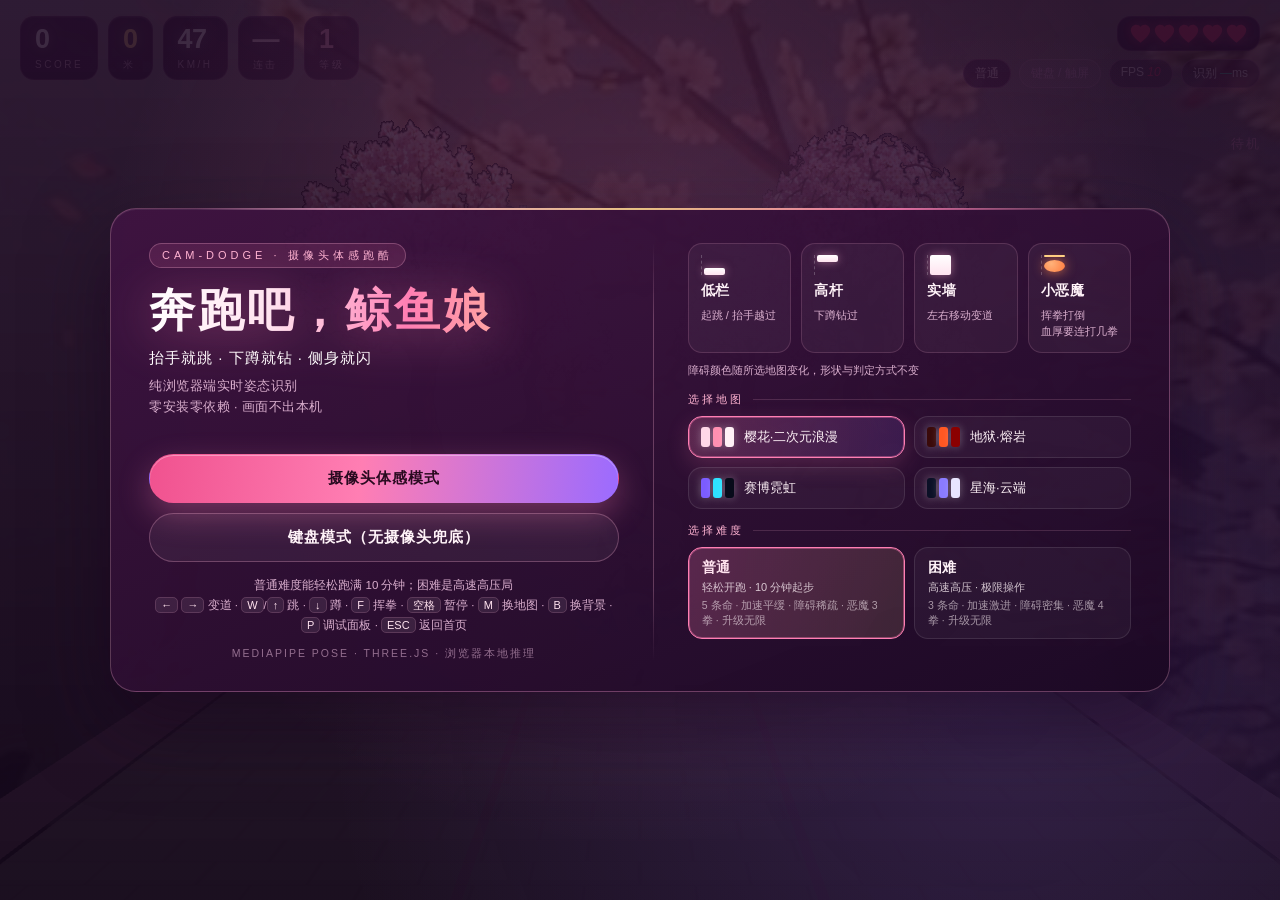
==== index.html @ 132b98b6 "奔跑吧，鲸鱼娘 · 摄像头体感跑酷（Cam-Dodge） 基于 Jamesun921/cam-run（MediaPipe Pose + Three.js）的二次创作： 三道躲避 + 计分闯关 + 小恶" ====
<!DOCTYPE html>
<html lang="zh-CN">
<head>
<meta charset="utf-8">
<meta name="viewport" content="width=device-width,initial-scale=1,maximum-scale=1,user-scalable=no">
<title>奔跑吧，鲸鱼娘 · 摄像头体感跑酷</title>
<link rel="stylesheet" href="./css/style.css">

<!-- 离线版：依赖全部指向本地 vendor/ 目录，断网也能跑 -->
<script type="importmap">
{
  "imports": {
    "three": "./vendor/three.module.js",
    "three/addons/": "./vendor/addons/",
    "@mediapipe/tasks-vision": "./vendor/vision_bundle.mjs"
  }
}
</script>
<script>
  // 未捕获异常：既浮出到 toast（现场排障），也存进 __err 缓冲。
  // 缓冲这一份是必要的：这段脚本在 <head> 里执行时 <body> 还没解析，
  // getElementById('toast') 拿到的是 null —— 只挂 toast 的话，
  // 模块加载阶段的异常会被静默吞掉，控制台没开就完全查不到。
  // 自动化测试（tools/headless-check.mjs）也靠这个缓冲拿页面内错误。
  window.__err = [];
  window.addEventListener('error', (e) => {
    const msg = String((e && (e.message || (e.error && e.error.message))) || e);
    window.__err.push(msg);
    const t = document.getElementById('toast');
    if (t) { t.textContent = '脚本错误: ' + msg; t.classList.add('show'); }
  });
  window.addEventListener('unhandledrejection', (e) => {
    const r = e.reason;
    const msg = 'unhandled: ' + ((r && r.message) ? r.message : String(r));
    window.__err.push(msg);
    const t = document.getElementById('toast');
    if (t) { t.textContent = '异步错误: ' + msg; t.classList.add('show'); }
  });
  const abs = (p) => new URL(p, location.href).href;
  window.CAMRUN_CONFIG = {
    mode: 'local',
    wasmBase: abs('./vendor/'),
    modelUrl: abs('./vendor/pose_landmarker_lite.task'),
    // 快速模型认不出人时会现场切换到高精度模型（同目录，离线可用）
    modelUrlFull: abs('./vendor/pose_landmarker_full.task'),
  };
</script>
</head>
<body>

<div id="app">
  <!-- 3D 场景 -->
  <div id="stage"></div>

  <!-- 顶部 HUD -->
  <div id="hud">
    <div class="hud-left">
      <div class="metric"><b id="score">0</b><span>SCORE</span></div>
      <div class="metric dist"><b id="dist">0</b><span>米</span></div>
      <div class="metric"><b id="speed">0</b><span>KM/H</span></div>
      <div class="metric combo"><b id="combo">—</b><span>连击</span></div>
      <div class="metric lvlm"><b id="level">1</b><span>等级</span></div>
    </div>
    <div class="hud-right">
      <div id="lives" class="lives"></div>
      <div class="row">
        <span id="diff" class="pill">普通</span>
        <span id="mode" class="pill">—</span>
        <span class="pill ghost">FPS <i id="fps">0</i></span>
        <span class="pill ghost">识别 <i id="ai-ms">—</i>ms</span>
      </div>
      <div id="punch-hint" class="punch-hint">挥拳！</div>
      <div id="gesture" class="gesture">待机</div>
    </div>
  </div>

  <!-- 摄像头面板 -->
  <div id="cam-panel">
    <div class="cam-head">
      <span>实时姿态识别</span>
      <button id="btn-debug" class="mini">调试</button>
    </div>
    <div class="cam-wrap">
      <video id="video" playsinline muted></video>
      <canvas id="overlay"></canvas>
    </div>
    <div id="debug"></div>
    <div class="cam-foot">依赖：<span id="dep-info">—</span> · 画面不出本机</div>
  </div>

  <!-- 触屏控制（移动端/平板演示） -->
  <div id="touchpad">
    <button id="tb-left" class="tb">◀</button>
    <button id="tb-duck" class="tb">↓</button>
    <button id="tb-jump" class="tb">▲</button>
    <button id="tb-right" class="tb">▶</button>
  </div>

  <!-- 开始屏 -->
  <div id="screen-start" class="screen show">
    <div class="petals" aria-hidden="true"><i></i><i></i><i></i><i></i><i></i><i></i><i></i><i></i><i></i><i></i><i></i><i></i></div>
    <div class="panel start-split">
      <!-- 左栏：品牌与入口 -->
      <div class="start-left">
        <div class="brand">
          <div class="brand-kicker">CAM-DODGE · 摄像头体感跑酷</div>
          <h1 class="zh">奔跑吧，<em>鲸鱼娘</em></h1>
          <p class="tagline">抬手就跳 · 下蹲就钻 · 侧身就闪</p>
          <p class="lead">纯浏览器端实时姿态识别<br>零安装零依赖 · 画面不出本机</p>
        </div>
        <div class="btns start-btns">
          <button id="btn-pose" class="primary">摄像头体感模式</button>
          <button id="btn-keyboard" class="ghost">键盘模式（无摄像头兜底）</button>
        </div>
        <p id="start-hint" class="hint">普通难度能轻松跑满 10 分钟；困难是高速高压局<br>
          <kbd>←</kbd> <kbd>→</kbd> 变道 · <kbd>W</kbd>/<kbd>↑</kbd> 跳 · <kbd>↓</kbd> 蹲 · <kbd>F</kbd> 挥拳 · <kbd>空格</kbd> 暂停 · <kbd>M</kbd> 换地图 · <kbd>B</kbd> 换背景 · <kbd>P</kbd> 调试面板 · <kbd>ESC</kbd> 返回首页</p>
        <p class="tech-line">MEDIAPIPE POSE · THREE.JS · 浏览器本地推理</p>
      </div>

      <!-- 分隔线 -->
      <div class="start-divider" aria-hidden="true"></div>

      <!-- 右栏：玩法与配置 -->
      <div class="start-right">
        <div class="rules">
          <div class="rule"><i class="sw low"></i><b>低栏</b><span>起跳 / 抬手越过</span></div>
          <div class="rule"><i class="sw high"></i><b>高杆</b><span>下蹲钻过</span></div>
          <div class="rule"><i class="sw wall"></i><b>实墙</b><span>左右移动变道</span></div>
          <div class="rule"><i class="sw mob"></i><b>小恶魔</b><span>挥拳打倒<br>血厚要连打几拳</span></div>
        </div>
        <p class="rules-note">障碍颜色随所选地图变化，形状与判定方式不变</p>

        <div class="map-label">选择地图</div>
        <div id="theme-picker" class="theme-picker"></div>

        <div class="map-label">选择难度</div>
        <div id="mode-picker" class="mode-picker"></div>
      </div>
    </div>
  </div>

  <!-- 标定屏 -->
  <div id="screen-calib" class="screen">
    <div class="petals" aria-hidden="true"><i></i><i></i><i></i><i></i><i></i><i></i><i></i><i></i><i></i><i></i><i></i><i></i></div>
    <div class="panel slim">
      <h2>姿态标定</h2>
      <p id="calib-text" class="sub">请站直、正对摄像头</p>
      <div class="bar"><div id="calib-bar"></div></div>
      <div id="cam-diag" class="cam-diag"></div>
      <div class="btns slim-btns">
        <button id="btn-skip-calib" class="ghost">跳过标定，直接开跑</button>
      </div>
      <p class="hint">站位建议：距摄像头 1.5–2.5 米，全身入镜效果最佳；<br>空间受限时只露上半身也能玩（自动切换半身模式）。</p>
    </div>
  </div>

  <!-- 结束屏 -->
  <div id="screen-over" class="screen">
    <div class="petals" aria-hidden="true"><i></i><i></i><i></i><i></i><i></i><i></i><i></i><i></i><i></i><i></i><i></i><i></i></div>
    <div class="panel">
      <div class="brand" style="margin-bottom:16px">
        <div class="brand-kicker">RUN COMPLETE</div>
        <h2>这一趟到此为止</h2>
      </div>
      <div id="over-stats" class="stats"></div>
      <div class="btns row2">
        <button id="btn-restart" class="primary">再来一局</button>
        <button id="btn-back" class="ghost">返回首页</button>
      </div>
    </div>
  </div>

  <div id="toast"></div>

  <!-- 暂停遮罩（空格触发）-->
  <div id="pause-layer">
    <div class="pause-box">
      <div class="pause-icon">❙❙</div>
      <h2>已暂停</h2>
      <p>空格 继续 · B 换背景 · M 换地图 · ESC 返回首页</p>
    </div>
  </div>
</div>

<script type="module" src="./js/main.js"></script>
</body>
</html>
---- css/style.css ----
/* Cam-Dodge UI —— 樱粉二次元浪漫主题
 *
 * 设计约束（和之前的霓虹版一样，这三条不能破）：
 *   1. HUD 是压在 3D 场景之上的 —— 场景会从樱花粉切到地狱熔岩，
 *      所以面板一律走"深色玫瑰玻璃 + 半透明模糊"，任何背景下都读得清；
 *      粉色只做点缀与发光，绝不做大面积浅色底（否则地狱图瞬间瞎）。
 *   2. 所有 id / 状态类都由 js/ui.js 与 js/main.js 驱动，改样式不能改契约。
 *   3. 现场要投屏/录像，字号与对比度按"最后一排也看得清"来定。
 */

:root {
  /* —— 樱粉主色 —— */
  --sakura: #ffb3d2;
  --rose: #ff7eb3;
  --rose-deep: #f0528f;
  --blossom: #ffe3ef;
  --gold: #ffd98a;
  --gold-deep: #e5a94f;
  --violet: #9b6bff;
  --cyan: #6fe6ff;

  /* —— 深色底（玻璃）—— */
  --plum: #2a1030;
  --plum-2: #1a0a20;
  --glass: rgba(45, 18, 52, 0.62);
  --glass-strong: rgba(38, 14, 46, 0.86);
  --line: rgba(255, 179, 210, 0.28);
  --line-soft: rgba(255, 179, 210, 0.16);

  --fg: #fff3f8;
  --dim: #d9aecd;
  --red: #ef476f;
  --green: #4ce0b3;
  --orange: #ffab5e;

  --r-lg: 22px;
  --r-md: 14px;
  --r-sm: 10px;
  --shadow-lg: 0 30px 80px rgba(24, 4, 30, 0.55);
  --glow-pink: 0 0 24px rgba(255, 126, 179, 0.45);
  --glow-gold: 0 0 22px rgba(255, 217, 138, 0.5);
}

* { box-sizing: border-box; }

html, body {
  margin: 0; padding: 0;
  height: 100%; overflow: hidden;
  background: var(--plum-2); color: var(--fg);
  font-family: -apple-system, "PingFang SC", "Hiragino Sans GB", "Microsoft YaHei", "Segoe UI", Roboto, sans-serif;
  -webkit-user-select: none; user-select: none;
  -webkit-font-smoothing: antialiased;
}

#app { position: fixed; inset: 0; }
#stage { position: absolute; inset: 0; }
#stage canvas { display: block; }

/* 通用：荧光描边分隔 / 标签 */
.eyebrow {
  font-size: 11px; letter-spacing: 3px; text-transform: uppercase;
  color: var(--sakura); opacity: .85;
}

/* ============================================================
   HUD —— 顶部作战信息条
   每个数值都装在独立的玻璃小格里：跑图背景千变万化，
   裸文字压在画面上一定会在某一张图里丢失可读性。
   ============================================================ */
#hud {
  position: absolute; top: 0; left: 0; right: 0;
  display: flex; justify-content: space-between; align-items: flex-start;
  gap: 16px;
  padding: 16px 20px; pointer-events: none;
}

.hud-left { display: flex; gap: 10px; flex-wrap: wrap; }
.hud-right { display: flex; flex-direction: column; align-items: flex-end; gap: 8px; }

.metric {
  display: flex; flex-direction: column; align-items: flex-start; line-height: 1.1;
  padding: 8px 14px 9px; border-radius: var(--r-md);
  /* 不用 backdrop-filter：无头/软件渲染下全屏模糊会把帧率拖垮（实测 3fps，
     连标定的超时兜底都被饿死）。对比度靠提高底色不透明度来保。 */
  background: rgba(40, 15, 48, .78);
  border: 1px solid var(--line-soft);
  box-shadow: inset 0 1px 0 rgba(255, 255, 255, .07);
}
.metric b {
  font-size: 27px; font-weight: 800; letter-spacing: -0.5px;
  font-variant-numeric: tabular-nums;
  color: #fff;
  text-shadow: 0 0 16px rgba(255, 179, 210, .55);
}
.metric span {
  font-size: 10px; color: var(--dim); letter-spacing: 2.5px; margin-top: 4px;
}
/* 距离：暖金，和"分数/等级"在颜色上分区 */
.metric.dist b { color: var(--gold); text-shadow: 0 0 16px rgba(255, 217, 138, .5); }
.metric.lvlm b { color: var(--sakura); text-shadow: var(--glow-pink); }
.metric.combo b { color: var(--blossom); }
#combo.hot { color: var(--gold); text-shadow: var(--glow-gold); }

/* 血量：红心 1 点 / 颗；攒满 9 点熔成 1 颗金心（换算见 ui.js 的 heartMarkup）。
   用 flex + wrap：等级不设上限，心会一直增多，要能自动换行。 */
.lives {
  font-size: 21px;
  display: flex; flex-wrap: wrap; justify-content: flex-end;
  gap: 3px; line-height: 1; max-width: 300px;
  padding: 7px 12px; border-radius: var(--r-md);
  background: rgba(40, 15, 48, .78);
  border: 1px solid var(--line-soft);
}
/* 心形是内联 SVG（不能用字符 ♥ —— Windows 上会被 Segoe UI Emoji 彩色字形接管，
   渐变和 color 全部失效，金心永远显示成 emoji 红）。 */
.lives svg { width: 1em; height: 0.92em; display: block; overflow: visible; }
.lives .on {
  color: var(--red);
  filter: drop-shadow(0 0 6px rgba(239, 71, 111, .7));
}
.lives .off { color: rgba(217, 174, 205, .22); }
.lives .gold.on {
  filter: drop-shadow(0 0 5px rgba(255, 217, 138, .7))
          drop-shadow(0 1px 0 rgba(96, 58, 0, .5));
}
.lives .gold.off { filter: none; }
.lives .xcount {
  font-size: 16px; letter-spacing: 1px; align-self: center;
  background: linear-gradient(180deg, #fffbe8 0%, #ffcf3f 60%, #d99b16 100%);
  -webkit-background-clip: text; background-clip: text;
  -webkit-text-fill-color: transparent; color: #ffcf3f;
  filter: drop-shadow(0 0 5px rgba(255, 208, 92, .6));
}
.lives .xcount i { font-style: normal; font-size: 12px; color: var(--dim); -webkit-text-fill-color: var(--dim); }

/* 该挥拳了：先在"还有 0.45 秒进窗口"时弱亮「来了！」，
   真进窗口再换成强亮的「挥拳！」（两档的由来见 game.js 的 demonApproaching）。 */
.punch-hint {
  font-size: 15px; font-weight: 800; letter-spacing: 3px;
  padding: 6px 14px; border-radius: 999px;
  color: #4a1428; background: linear-gradient(92deg, var(--gold), var(--rose));
  opacity: 0; transform: scale(.9);
  box-shadow: 0 0 24px rgba(255, 126, 179, .55);
  transition: opacity .12s ease; pointer-events: none;
}
.punch-hint.show { opacity: 1; animation: punchPulse .48s ease-in-out infinite alternate; }
.punch-hint.soon {
  opacity: .72;
  color: #eafaff; background: rgba(111, 230, 255, .16);
  border: 1px solid rgba(111, 230, 255, .35);
  box-shadow: 0 0 18px rgba(111, 230, 255, .35);
  letter-spacing: 2px;
}
@keyframes punchPulse {
  from { transform: scale(.95); }
  to   { transform: scale(1.06); }
}

.row { display: flex; gap: 8px; flex-wrap: wrap; justify-content: flex-end; }
.pill {
  font-size: 12px; padding: 5px 11px; border-radius: 999px;
  background: rgba(40, 15, 48, .78); border: 1px solid var(--line);
  color: var(--fg); white-space: nowrap;
}
.pill.ok { background: rgba(76, 224, 179, .16); border-color: rgba(76, 224, 179, .45); color: var(--green); }
.pill.warn { background: rgba(255, 171, 94, .16); border-color: rgba(255, 171, 94, .45); color: var(--orange); }
.pill.kb { background: rgba(217, 174, 205, .12); border-color: rgba(217, 174, 205, .32); color: var(--dim); }
.pill.ghost { background: rgba(45, 18, 52, .42); }
#fps.good, #ai-ms.good { color: var(--green); }
#fps.warn, #ai-ms.warn { color: var(--orange); }
#fps.bad, #ai-ms.bad { color: var(--red); }

.gesture {
  font-size: 13px; color: var(--sakura); letter-spacing: 1.5px;
  min-height: 18px; text-shadow: 0 0 14px rgba(255, 179, 210, .55);
}

/* ============================================================
   摄像头面板
   ============================================================ */
#cam-panel {
  position: absolute; left: 20px; bottom: 20px; width: 272px;
  background: rgba(36, 13, 44, .92); border: 1px solid var(--line); border-radius: 18px;
  box-shadow: var(--shadow-lg), inset 0 1px 0 rgba(255, 255, 255, .06);
  overflow: hidden; display: none;
}
#cam-panel.show { display: block; animation: cardIn .26s ease-out; }
@keyframes cardIn { from { opacity: 0; transform: translateY(10px); } to { opacity: 1; transform: none; } }

.cam-head {
  display: flex; justify-content: space-between; align-items: center;
  padding: 9px 13px; font-size: 12px; color: var(--sakura);
  border-bottom: 1px solid var(--line-soft);
  letter-spacing: 1px;
}
.cam-wrap { position: relative; width: 100%; aspect-ratio: 4 / 3; background: #150517; }
#video, #overlay { position: absolute; inset: 0; width: 100%; height: 100%; }
#video { object-fit: cover; transform: scaleX(-1); }  /* 镜像，符合照镜子直觉 */
#overlay { transform: scaleX(-1); }
.cam-foot { padding: 7px 13px; font-size: 11px; color: var(--dim); }

button.mini {
  background: rgba(255, 126, 179, .16); border: 1px solid var(--line);
  color: var(--fg); border-radius: 8px; font-size: 11px; padding: 3px 9px; cursor: pointer;
  transition: background .15s, transform .12s;
}
button.mini:hover { background: rgba(255, 126, 179, .28); transform: translateY(-1px); }

#debug {
  display: none; padding: 9px 13px; font-size: 11px; line-height: 1.65;
  font-family: ui-monospace, Menlo, Consolas, monospace;
  border-top: 1px solid var(--line-soft); color: var(--dim);
  max-height: 190px; overflow: auto;
}
#debug.show { display: block; }
#debug div { display: flex; justify-content: space-between; gap: 10px; }
#debug i { font-style: normal; opacity: .7; }
#debug b { color: var(--cyan); font-weight: 600; }

/* ============================================================
   全屏面板（开始 / 标定 / 结算）
   ============================================================ */
/* 居中用子元素的 margin:auto 而不是 align-items:center ——
   flex 居中在\"内容高过容器\"时会把顶部裁掉，而且**滚不上去**（经典 flex overflow 陷阱）。
   margin:auto 既能居中，又能在放不下时自动退化为顶对齐 + 可滚动，内容永远看得到。 */
.screen {
  position: absolute; inset: 0; display: none;
  align-items: flex-start; justify-content: center;
  padding: 24px; overflow: auto;
  background:
    radial-gradient(circle at 50% 34%, rgba(255, 126, 179, .18), transparent 62%),
    radial-gradient(circle at 78% 78%, rgba(155, 107, 255, .16), transparent 55%),
    linear-gradient(180deg, rgba(30, 8, 36, .86), rgba(16, 4, 22, .95));
}
.screen > * { margin: auto; flex: 0 0 auto; }   /* 居中且不压缩，超高时自动顶对齐可滚动 */
.screen.show { display: flex; animation: screenIn .26s ease-out; }
@keyframes screenIn { from { opacity: 0; } to { opacity: 1; } }

/* 飘落的樱花瓣：只在全屏面板可见时才存在 ——
   游戏进行中 .screen 是 display:none，动画不会消耗任何帧。 */
.petals { position: absolute; inset: 0; overflow: hidden; pointer-events: none; }
.petals i {
  position: absolute; top: -6vh; width: 12px; height: 12px; opacity: 0;
  /* 不加 box-shadow：软件渲染下每片一层阴影 ×12 片常驻动画，会持续吃合成预算 */
  background: radial-gradient(circle at 30% 30%, #fff0f6, var(--sakura) 62%, rgba(255, 126, 179, .2));
  border-radius: 100% 0 100% 0;
  animation: petalFall linear infinite;
}
@keyframes petalFall {
  0%   { transform: translate3d(0, -8vh, 0) rotate(0deg); opacity: 0; }
  8%   { opacity: .85; }
  100% { transform: translate3d(6vw, 112vh, 0) rotate(420deg); opacity: 0; }
}
.petals i:nth-child(1)  { left: 6%;  animation-duration: 13s; animation-delay: 0s;    transform: scale(.8); }
.petals i:nth-child(2)  { left: 14%; animation-duration: 17s; animation-delay: 2.4s;  transform: scale(1.1); }
.petals i:nth-child(3)  { left: 23%; animation-duration: 15s; animation-delay: 5.1s;  transform: scale(.65); }
.petals i:nth-child(4)  { left: 32%; animation-duration: 19s; animation-delay: 1.2s;  transform: scale(.95); }
.petals i:nth-child(5)  { left: 44%; animation-duration: 14s; animation-delay: 7.4s;  transform: scale(.75); }
.petals i:nth-child(6)  { left: 55%; animation-duration: 18s; animation-delay: 3.3s;  transform: scale(1.05); }
.petals i:nth-child(7)  { left: 64%; animation-duration: 16s; animation-delay: 6.2s;  transform: scale(.7); }
.petals i:nth-child(8)  { left: 73%; animation-duration: 20s; animation-delay: .6s;   transform: scale(1); }
.petals i:nth-child(9)  { left: 82%; animation-duration: 15s; animation-delay: 8.8s;  transform: scale(.85); }
.petals i:nth-child(10) { left: 90%; animation-duration: 18s; animation-delay: 4.5s;  transform: scale(.6); }
.petals i:nth-child(11) { left: 96%; animation-duration: 21s; animation-delay: 9.6s;  transform: scale(.9); }
.petals i:nth-child(12) { left: 38%; animation-duration: 22s; animation-delay: 11s;   transform: scale(.55); }
@media (prefers-reduced-motion: reduce) { .petals { display: none; } }

.panel {
  position: relative;
  width: min(700px, 94vw); padding: 30px 34px 26px;
  background: linear-gradient(158deg, rgba(64, 20, 66, .92), rgba(28, 9, 36, .95));
  border: 1px solid var(--line); border-radius: 26px;
  box-shadow: var(--shadow-lg), inset 0 1px 0 rgba(255, 255, 255, .07);
  animation: panelIn .32s cubic-bezier(.2, .9, .3, 1.1);
}
@keyframes panelIn { from { opacity: 0; transform: translateY(16px) scale(.98); } to { opacity: 1; transform: none; } }
/* 顶部一道粉→金的高光，把"浪漫感"做在最不影响可读性的位置 */
.panel::before {
  content: ''; position: absolute; left: 8%; right: 8%; top: -1px; height: 2px;
  background: linear-gradient(90deg, transparent, var(--sakura) 22%, var(--gold) 50%, var(--rose) 78%, transparent);
  border-radius: 2px; opacity: .85;
}
.panel.slim { width: min(430px, 92vw); text-align: center; }

/* ---------- 开始屏双栏布局 ----------
   左栏品牌 + 入口按钮，右栏玩法卡 + 地图/难度选择 —— 一屏放下不滚动，
   1080p 投影时左右信息分区清楚，比"一根长条从头滚到尾"更像游戏主界面。 */
.panel.start-split {
  width: min(1060px, 95vw);
  display: grid;
  grid-template-columns: 1.06fr auto 1fr;
  gap: 0 34px;
  align-items: stretch;
  padding: 34px 38px 30px;
}
.start-left { display: flex; flex-direction: column; min-width: 0; }
.start-left .brand { text-align: left; margin-bottom: 18px; }
.start-left h1 { font-size: 56px; margin: 14px 0 8px; }
/* 中文主标题：字号比英文小、字距收紧，否则 7 个汉字在 56px 下会顶满左栏 */
.start-left h1.zh {
  font-size: 46px; letter-spacing: 3px; line-height: 1.24; margin: 14px 0 10px;
}
h1.zh { font-size: 46px; letter-spacing: 3px; line-height: 1.24; }
h1.zh em { font-style: normal; }
.start-left .lead { line-height: 1.7; }
.start-btns { margin-top: auto; padding-top: 18px; }   /* 按钮压到底部对齐右栏 */
.start-divider {
  width: 1px; border-radius: 1px;
  background: linear-gradient(180deg, transparent, var(--line) 18%, var(--line) 82%, transparent);
}
.start-right { display: flex; flex-direction: column; min-width: 0; }
.start-right .rules { margin-bottom: 10px; }
.start-right .rules-note { margin: 0 0 14px; text-align: left; }
.start-right .theme-picker { margin-bottom: 14px; }
.start-right .mode-picker { margin-bottom: 0; }
/* 窄屏回退单栏：顺序=品牌→按钮→玩法→配置
   注意矮屏（高度不足）**不**折单栏 —— 高度不够时更该利用横向空间，双栏反而更矮；见下方 700px 档。 */
@media (max-width: 900px) {
  .panel.start-split { grid-template-columns: 1fr; gap: 18px 0; padding: 28px 26px 24px; }
  .start-divider { width: auto; height: 1px; }
  .start-left .brand { text-align: center; }
  .start-left h1 { font-size: 40px; }
  .start-left h1.zh { font-size: 34px; letter-spacing: 2px; }
  .start-left .lead br { display: none; }
  .start-btns { margin-top: 0; }
  .start-right .rules-note { text-align: center; }
}

/* 品牌区 */
.brand { text-align: center; margin-bottom: 22px; }
.brand-kicker {
  display: inline-flex; align-items: center; gap: 8px;
  font-size: 11px; letter-spacing: 4px; color: var(--sakura);
  padding: 4px 12px; border-radius: 999px;
  border: 1px solid var(--line); background: rgba(255, 126, 179, .12);
}
h1 {
  margin: 12px 0 6px; font-size: 52px; letter-spacing: 3px; font-weight: 900; line-height: 1.05;
  background: linear-gradient(96deg, #fff 0%, var(--blossom) 26%, var(--rose) 55%, var(--gold) 100%);
  -webkit-background-clip: text; background-clip: text; color: transparent;
  filter: drop-shadow(0 6px 26px rgba(255, 126, 179, .45));
}
.tagline { margin: 0 0 8px; font-size: 15px; color: #fff; letter-spacing: 1px; }
.tagline b { color: var(--gold); font-weight: 700; }
.lead { margin: 0; font-size: 12.5px; color: var(--dim); letter-spacing: .5px; }

h2 {
  margin: 0 0 12px; font-size: 27px; font-weight: 800; letter-spacing: 2px;
  background: linear-gradient(94deg, #fff, var(--sakura) 45%, var(--gold));
  -webkit-background-clip: text; background-clip: text; color: transparent;
}
.panel.slim h2 { text-align: center; }
.sub { margin: 0 0 22px; color: var(--dim); font-size: 14px; line-height: 1.7; }

/* 玩法速览：四张小卡（低栏 / 高杆 / 实墙 / 小恶魔）
   横排比竖排省一半高度 —— 1080p 投影时不用滚动就能读完。 */
.rules { display: grid; grid-template-columns: repeat(4, 1fr); gap: 10px; margin-bottom: 20px; }
.rule {
  display: flex; flex-direction: column; align-items: flex-start; gap: 7px;
  padding: 11px 12px 12px; border-radius: var(--r-md);
  background: rgba(255, 255, 255, .045);
  border: 1px solid var(--line-soft);
  transition: transform .14s ease, border-color .14s ease, background .14s ease;
}
.rule:hover { transform: translateY(-2px); border-color: var(--line); background: rgba(255, 126, 179, .1); }
.rule b { font-size: 13.5px; letter-spacing: .5px; }
.rule span { color: var(--dim); font-size: 11px; line-height: 1.5; }
.rules-note { margin: -8px 0 16px; font-size: 11px; color: var(--dim); text-align: center; }

/* 用"高度形状"表达障碍类型，不依赖具体配色（配色随地图变化） */
.sw {
  width: 24px; height: 20px; display: inline-block; position: relative; flex: none;
  border-left: 1px dashed rgba(255, 255, 255, .22);
}
.sw::after {
  content: ''; position: absolute; left: 2px; right: 0;
  background: linear-gradient(180deg, #fff, var(--blossom)); border-radius: 2px;
  box-shadow: 0 0 8px rgba(255, 179, 210, .5);
}
.sw.low::after  { bottom: 0;  height: 7px; }
.sw.high::after { top: 0;     height: 7px; }
.sw.wall::after { top: 0; bottom: 0; }
/* 小恶魔：发光圆身 + 头顶血条，形状上就和三类路障区分开 */
.sw.mob::after {
  top: 5px; bottom: 3px; border-radius: 50%;
  background: radial-gradient(circle at 35% 30%, #ffb27a, #ff7a3d);
  box-shadow: 0 0 12px rgba(255, 138, 77, .8);
}
.sw.mob::before {
  content: ''; position: absolute; left: 2px; right: 0; top: 0; height: 2px;
  background: var(--gold); border-radius: 1px;
}

/* ---------- 选择器（地图 / 难度） ---------- */
.map-label {
  font-size: 11px; letter-spacing: 3px; color: var(--sakura);
  margin: 0 0 9px; text-transform: uppercase;
  display: flex; align-items: center; gap: 9px;
}
.map-label::after { content: ''; flex: 1; height: 1px; background: var(--line-soft); }

.theme-picker { display: grid; grid-template-columns: repeat(2, 1fr); gap: 9px; margin-bottom: 18px; }
.theme-btn {
  display: flex; align-items: center; gap: 10px;
  padding: 10px 12px; border-radius: var(--r-md); cursor: pointer;
  background: rgba(255, 255, 255, .04);
  border: 1px solid rgba(255, 255, 255, .1);
  color: var(--fg); font-size: 13px; text-align: left;
  transition: border-color .15s, background .15s, transform .12s, box-shadow .15s;
}
.theme-btn:hover { background: rgba(255, 126, 179, .12); transform: translateY(-1px); }
.theme-btn.active {
  border-color: var(--rose);
  background: linear-gradient(100deg, rgba(255, 126, 179, .22), rgba(155, 107, 255, .14));
  box-shadow: 0 0 0 1px rgba(255, 126, 179, .4) inset, 0 8px 22px rgba(255, 126, 179, .18);
}
.theme-btn .swatches { display: flex; gap: 3px; flex: none; }
.theme-btn .swatches i {
  width: 9px; height: 20px; border-radius: 3px; display: block;
  box-shadow: 0 0 8px rgba(255, 255, 255, .3);
}
.theme-btn .tname { white-space: nowrap; overflow: hidden; text-overflow: ellipsis; }

.mode-picker { display: grid; grid-template-columns: repeat(2, 1fr); gap: 9px; margin-bottom: 20px; }
.mode-btn {
  display: flex; flex-direction: column; gap: 3px;
  padding: 11px 13px; border-radius: var(--r-md); cursor: pointer;
  background: rgba(255, 255, 255, .04);
  border: 1px solid rgba(255, 255, 255, .1);
  color: var(--fg); font-size: 13px; text-align: left;
  transition: border-color .15s, background .15s, transform .12s, box-shadow .15s;
}
.mode-btn:hover { background: rgba(255, 126, 179, .12); transform: translateY(-1px); }
.mode-btn b { font-size: 14px; letter-spacing: .6px; }
.mode-btn span { font-size: 11px; opacity: .78; }
.mode-btn em { font-size: 10.5px; opacity: .58; font-style: normal; line-height: 1.4; }
.mode-btn.active {
  border-color: var(--rose);
  background: linear-gradient(100deg, rgba(255, 126, 179, .22), rgba(255, 217, 138, .12));
  box-shadow: 0 0 0 1px rgba(255, 126, 179, .4) inset;
}
.mode-btn.active b { color: var(--blossom); }
.mode-btn[data-mode="hard"].active {
  border-color: #ff5ea8;
  background: linear-gradient(100deg, rgba(255, 94, 168, .24), rgba(155, 107, 255, .14));
  box-shadow: 0 0 0 1px rgba(255, 94, 168, .45) inset, 0 8px 22px rgba(255, 94, 168, .16);
}
.mode-btn[data-mode="hard"].active b { color: #ffa9d5; }

/* ---------- 按钮 ---------- */
.btns { display: flex; flex-direction: column; gap: 10px; }
.btns.row2 { flex-direction: row; }
.btns.row2 button { flex: 1; }
button.primary, button.ghost {
  position: relative; padding: 14px 20px; border-radius: 999px;
  font-size: 15px; font-weight: 700; letter-spacing: 1px;
  cursor: pointer; border: 1px solid transparent;
  transition: transform .14s ease, box-shadow .14s ease, filter .14s ease;
}
button.primary {
  background: linear-gradient(96deg, var(--rose-deep), var(--rose) 45%, var(--violet));
  color: #2a0a20;
  box-shadow: 0 12px 32px rgba(255, 126, 179, .32), inset 0 1px 0 rgba(255, 255, 255, .35);
}
button.primary::after {
  content: ''; position: absolute; inset: 0; border-radius: inherit;
  background: linear-gradient(96deg, transparent, rgba(255, 255, 255, .35), transparent);
  opacity: 0; transition: opacity .2s;
}
button.primary:hover { transform: translateY(-2px); box-shadow: 0 16px 40px rgba(255, 126, 179, .42); }
button.primary:hover::after { opacity: 1; }
button.primary:active { transform: translateY(0) scale(.99); }
button.ghost { background: rgba(255, 255, 255, .05); border-color: var(--line); color: var(--fg); }
button.ghost:hover { background: rgba(255, 126, 179, .14); transform: translateY(-1px); }

.hint { margin: 14px 0 0; font-size: 11.5px; color: var(--dim); line-height: 1.7; text-align: center; }
.hint kbd {
  font-family: inherit; font-size: 11px; padding: 1px 5px; border-radius: 5px;
  background: rgba(255, 255, 255, .08); border: 1px solid var(--line-soft); color: var(--blossom);
}
.tech-line {
  margin: 12px 0 0; text-align: center; font-size: 10.5px; letter-spacing: 2px;
  color: rgba(217, 174, 205, .6);
}

.bar {
  height: 9px; background: rgba(255, 255, 255, .09); border-radius: 99px;
  overflow: hidden; margin: 18px 0;
}
#calib-bar {
  height: 100%; width: 0%;
  background: linear-gradient(90deg, var(--sakura), var(--gold));
  box-shadow: 0 0 14px rgba(255, 179, 210, .6);
  transition: width .12s linear;
}

/* 摄像头诊断信息（识别不出人体时定位原因） */
.cam-diag { display: none; text-align: left; margin-bottom: 14px; }
.cam-diag.show { display: block; }
.cam-diag .dg {
  display: flex; justify-content: space-between; gap: 12px;
  font-size: 12px; padding: 5px 0; border-bottom: 1px dashed rgba(255, 255, 255, .08);
}
.cam-diag .dg i { font-style: normal; color: var(--dim); }
.cam-diag .dg b { font-weight: 600; color: var(--fg); font-family: ui-monospace, Menlo, Consolas, monospace; }
.cam-diag .dg-advice { margin-top: 10px; font-size: 12.5px; line-height: 1.6; color: var(--gold); }
.slim-btns { margin-top: 4px; }
.slim-btns button { padding: 11px 16px; font-size: 13px; }

/* ---------- 结算数据卡 ---------- */
.stats {
  display: grid; grid-template-columns: repeat(4, 1fr); gap: 10px; margin-bottom: 22px;
}
.stat {
  text-align: center; padding: 13px 8px 12px; border-radius: var(--r-md);
  background: rgba(255, 255, 255, .045); border: 1px solid var(--line-soft);
}
.stat b {
  display: block; font-size: 24px; font-variant-numeric: tabular-nums; font-weight: 800;
  background: linear-gradient(180deg, #fff, var(--sakura) 60%, var(--rose));
  -webkit-background-clip: text; background-clip: text; color: transparent;
}
.stat span { font-size: 10.5px; color: var(--dim); letter-spacing: 1px; }

/* ============================================================
   Toast
   ============================================================ */
#toast {
  position: absolute; left: 50%; bottom: 96px;
  transform: translateX(-50%) translateY(12px);
  padding: 11px 22px; border-radius: 999px; font-size: 14px;
  background: rgba(34, 12, 42, .96); border: 1px solid var(--line);
  box-shadow: var(--shadow-lg);
  opacity: 0; pointer-events: none; transition: opacity .2s, transform .2s;
}
#toast.show { opacity: 1; transform: translateX(-50%) translateY(0); }

/* ============================================================
   暂停遮罩
   ============================================================ */
#pause-layer {
  position: absolute; inset: 0;
  display: none; align-items: center; justify-content: center;
  z-index: 30; pointer-events: none;
  background:
    radial-gradient(circle at 50% 45%, rgba(40, 10, 46, .62), rgba(10, 2, 16, .9) 76%);
}
#pause-layer.show { display: flex; animation: pauseIn .2s ease-out; }
@keyframes pauseIn { from { opacity: 0; } to { opacity: 1; } }

.pause-box {
  text-align: center; padding: 30px 46px; border-radius: 24px;
  background: rgba(34, 12, 42, .92); border: 1px solid var(--line);
  box-shadow: var(--shadow-lg);
  animation: pausePop .26s cubic-bezier(.2, .9, .3, 1.3);
}
@keyframes pausePop {
  from { transform: scale(.9); opacity: 0; }
  to   { transform: scale(1);  opacity: 1; }
}
.pause-icon {
  font-size: 24px; letter-spacing: 8px; color: var(--sakura);
  text-shadow: 0 0 22px rgba(255, 179, 210, .6);
}
.pause-box h2 {
  margin: 10px 0 12px; font-size: 46px; letter-spacing: 10px; font-weight: 900;
  background: linear-gradient(96deg, #fff, var(--sakura) 45%, var(--gold));
  -webkit-background-clip: text; background-clip: text; color: transparent;
}
.pause-box p { margin: 0; color: var(--dim); font-size: 13px; letter-spacing: .5px; }

/* ============================================================
   触屏控制（移动端 / 平板演示）
   ============================================================ */
#touchpad { display: none; }
@media (pointer: coarse) {
  #touchpad { display: flex; gap: 14px; position: absolute; right: 22px; bottom: 26px; }
  .tb {
    width: 62px; height: 62px; border-radius: 50%; font-size: 22px;
    background: rgba(255, 126, 179, .22); border: 1px solid var(--line); color: var(--fg);
  }
}

/* ============================================================
   自适应：矮屏 / 窄屏（答辩现场常见投影 1280×720）
   ============================================================ */
@media (max-height: 820px) {
  .panel { padding: 22px 26px 20px; border-radius: 20px; }
  h1 { font-size: 40px; }
  .tagline { font-size: 13.5px; }
  .brand { margin-bottom: 16px; }
  .rules { gap: 8px; margin-bottom: 14px; }
  .rule { padding: 9px 10px 10px; }
  .theme-picker, .mode-picker { margin-bottom: 13px; gap: 8px; }
  button.primary, button.ghost { padding: 12px 18px; font-size: 14px; }
  .stats { gap: 8px; margin-bottom: 16px; }
  .stat b { font-size: 20px; }
}
/* 极矮视口（内置预览面板 / 720p 投影 / 分屏演示）：整体再压一档，
   目标是"不用滚动也能一屏读完" —— 配合上面的 margin:auto 兜底，再矮也不会看不见。 */
@media (max-height: 700px) {
  .screen { padding: 12px; }
  .panel, .panel.start-split { padding: 16px 20px 14px; border-radius: 16px; }
  .brand, .start-left .brand { margin-bottom: 10px; }
  .brand-kicker { font-size: 10px; letter-spacing: 2px; padding: 3px 9px; }
  h1.zh, .start-left h1.zh { font-size: 28px; letter-spacing: 1px; margin: 8px 0 6px; }
  .tagline { font-size: 12.5px; margin: 0 0 4px; }
  .lead { font-size: 11px; line-height: 1.5; }
  .rules { gap: 6px; margin-bottom: 8px; }
  .rule { padding: 7px 8px 8px; gap: 4px; }
  .rule b { font-size: 12px; }
  .rule span { font-size: 10px; line-height: 1.35; }
  .sw { width: 20px; height: 14px; }
  .rules-note { font-size: 10px; margin: 0 0 8px; }
  .map-label { margin: 0 0 5px; font-size: 10px; letter-spacing: 2px; }
  .theme-picker, .mode-picker { gap: 6px; margin-bottom: 8px; }
  .theme-btn { padding: 7px 9px; font-size: 12px; }
  .mode-btn { padding: 7px 9px; font-size: 12px; }
  .mode-btn em { display: none; }        /* 难度卡副说明在矮屏让位 */
  .btns { gap: 7px; }
  .start-btns { padding-top: 10px; }
  button.primary, button.ghost { padding: 9px 14px; font-size: 13px; }
  .hint { font-size: 10.5px; line-height: 1.5; margin-top: 8px; }
  .tech-line { font-size: 10px; }
  .calib-wrap, .stats { gap: 6px; }
}

@media (max-width: 720px) {
  .rules { grid-template-columns: repeat(2, 1fr); }
  .stats { grid-template-columns: repeat(3, 1fr); }
  .theme-picker, .mode-picker { grid-template-columns: 1fr; }
  #hud { padding: 12px; gap: 10px; }
  .metric b { font-size: 22px; }
}
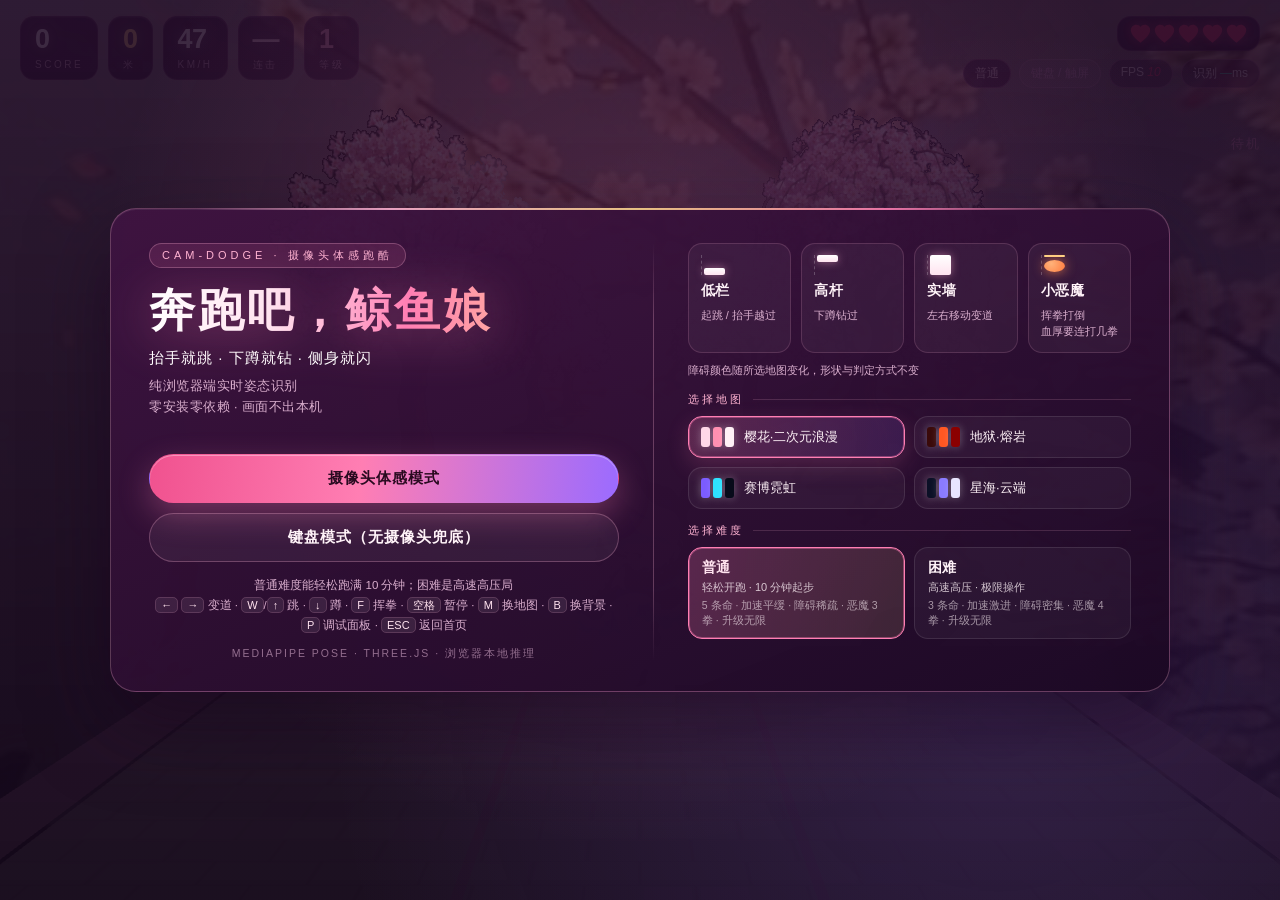
==== commit 024af3cf: "移动端操控补齐：触屏分区 + 挥拳/暂停/换图/退出键 - 触屏键从单排 4 键拆成两簇：左下 ◀ ▶ 变道、右下 蹲 / 跳 / 拳（新增挥拳键） - 新增右上 mobile-hud：暂停 / 换地" ====
--- a/index.html
+++ b/index.html
@@ -88,12 +88,23 @@
     <div class="cam-foot">依赖：<span id="dep-info">—</span> · 画面不出本机</div>
   </div>
 
-  <!-- 触屏控制（移动端/平板演示） -->
-  <div id="touchpad">
-    <button id="tb-left" class="tb">◀</button>
-    <button id="tb-duck" class="tb">↓</button>
-    <button id="tb-jump" class="tb">▲</button>
-    <button id="tb-right" class="tb">▶</button>
+  <!-- 触屏控制（移动端/平板演示）：左侧方向盘 + 右侧动作键，两手拇指各自够得着 -->
+  <div id="touchpad" class="tp-left">
+    <button id="tb-left" class="tb" aria-label="左移">◀</button>
+    <button id="tb-right" class="tb" aria-label="右移">▶</button>
+  </div>
+  <div id="touchpad-act" class="tp-right">
+    <button id="tb-duck" class="tb" aria-label="下蹲">蹲</button>
+    <button id="tb-jump" class="tb" aria-label="跳跃">跳</button>
+    <button id="tb-punch" class="tb punch" aria-label="挥拳">拳</button>
+  </div>
+
+  <!-- 局内小控件（暂停时也要能按到：暂停遮罩 z-index 高于 HUD 但低于这里） -->
+  <div id="mobile-hud">
+    <button id="tb-pause" class="mini-btn" aria-label="暂停">❙❙</button>
+    <button id="tb-theme" class="mini-btn" aria-label="换地图">图</button>
+    <button id="tb-bg" class="mini-btn" aria-label="换背景">景</button>
+    <button id="tb-exit" class="mini-btn" aria-label="返回首页">✕</button>
   </div>
 
   <!-- 开始屏 -->
@@ -114,6 +125,8 @@
         </div>
         <p id="start-hint" class="hint">普通难度能轻松跑满 10 分钟；困难是高速高压局<br>
           <kbd>←</kbd> <kbd>→</kbd> 变道 · <kbd>W</kbd>/<kbd>↑</kbd> 跳 · <kbd>↓</kbd> 蹲 · <kbd>F</kbd> 挥拳 · <kbd>空格</kbd> 暂停 · <kbd>M</kbd> 换地图 · <kbd>B</kbd> 换背景 · <kbd>P</kbd> 调试面板 · <kbd>ESC</kbd> 返回首页</p>
+        <p id="start-hint-touch" class="hint">左下 <b>◀ ▶</b> 变道 · 右下 <b>跳 / 蹲 / 拳</b> 动作<br>
+          右上 <b>❙❙</b> 暂停、<b>图</b> 换地图、<b>景</b> 换背景、<b>✕</b> 返回首页</p>
         <p class="tech-line">MEDIAPIPE POSE · THREE.JS · 浏览器本地推理</p>
       </div>
 
@@ -172,12 +185,20 @@
 
   <div id="toast"></div>
 
+  <!-- 竖屏提示（仅触屏竖屏可见） -->
+  <div id="rotate-tip">↻ 横屏握持，视野更宽、拇指更好按</div>
+
   <!-- 暂停遮罩（空格触发）-->
   <div id="pause-layer">
     <div class="pause-box">
       <div class="pause-icon">❙❙</div>
       <h2>已暂停</h2>
-      <p>空格 继续 · B 换背景 · M 换地图 · ESC 返回首页</p>
+      <p class="pause-keys">空格 继续 · B 换背景 · M 换地图 · ESC 返回首页</p>
+      <div class="btns row2 pause-btns">
+        <button id="btn-resume" class="primary">继续</button>
+        <button id="btn-pause-theme" class="ghost">换地图</button>
+        <button id="btn-pause-exit" class="ghost">返回首页</button>
+      </div>
     </div>
   </div>
 </div>
--- a/css/style.css
+++ b/css/style.css
@@ -50,6 +50,22 @@
   font-family: -apple-system, "PingFang SC", "Hiragino Sans GB", "Microsoft YaHei", "Segoe UI", Roboto, sans-serif;
   -webkit-user-select: none; user-select: none;
   -webkit-font-smoothing: antialiased;
+  /* 移动端：整体禁掉双击缩放与橡皮筋回弹，否则按方向键会连带把页面拖走 */
+  touch-action: manipulation;
+  overscroll-behavior: none;
+}
+/* 触屏设备再收紧一档：只有开始/结束这类"内容屏"允许滚动，
+   游玩界面彻底不响应滚动 —— 方向键连按再快也不会滑走画面 */
+@media (pointer: coarse) {
+  html, body { touch-action: none; }
+  .screen { touch-action: pan-y; }
+}
+
+/* 操作提示二选一：桌面端报键位，触屏端报按钮位置 */
+#start-hint-touch { display: none; }
+@media (pointer: coarse) {
+  #start-hint { display: none; }
+  #start-hint-touch { display: block; }
 }
 
 #app { position: fixed; inset: 0; }
@@ -546,6 +562,8 @@
     radial-gradient(circle at 50% 45%, rgba(40, 10, 46, .62), rgba(10, 2, 16, .9) 76%);
 }
 #pause-layer.show { display: flex; animation: pauseIn .2s ease-out; }
+/* 触屏设备上暂停遮罩必须能点（键盘用户按空格就行，点不点无所谓） */
+@media (pointer: coarse) { #pause-layer.show { pointer-events: auto; } }
 @keyframes pauseIn { from { opacity: 0; } to { opacity: 1; } }
 
 .pause-box {
@@ -568,16 +586,81 @@
   -webkit-background-clip: text; background-clip: text; color: transparent;
 }
 .pause-box p { margin: 0; color: var(--dim); font-size: 13px; letter-spacing: .5px; }
+/* 桌面端显示键盘提示，触屏端换成真正的按钮 —— 手机上"空格继续"是句废话 */
+.pause-btns { display: none; margin-top: 20px; }
+@media (pointer: coarse) {
+  .pause-keys { display: none; }
+  .pause-btns { display: flex; }
+  .pause-box { padding: 26px 30px; max-width: 86vw; }
+  .pause-box h2 { font-size: 34px; letter-spacing: 6px; }
+}
 
 /* ============================================================
    触屏控制（移动端 / 平板演示）
+   布局原则：左手拇指管方向（左下角），右手拇指管动作（右下角），
+   中间留空 —— 手机横屏握持时两个拇指自然落点就在这里。
+   命中区 66px（远大于 44px 的可用性下限），戴着手也能按准。
    ============================================================ */
-#touchpad { display: none; }
+#touchpad, #touchpad-act, #mobile-hud { display: none; }
 @media (pointer: coarse) {
-  #touchpad { display: flex; gap: 14px; position: absolute; right: 22px; bottom: 26px; }
+  #touchpad, #touchpad-act {
+    display: flex; position: absolute; bottom: max(20px, env(safe-area-inset-bottom));
+    gap: 12px; z-index: 40;
+  }
+  #touchpad { left: max(18px, env(safe-area-inset-left)); }
+  #touchpad-act { right: max(18px, env(safe-area-inset-right)); align-items: flex-end; }
   .tb {
-    width: 62px; height: 62px; border-radius: 50%; font-size: 22px;
-    background: rgba(255, 126, 179, .22); border: 1px solid var(--line); color: var(--fg);
+    width: 66px; height: 66px; border-radius: 50%;
+    font-size: 20px; font-weight: 700; font-family: inherit;
+    display: flex; align-items: center; justify-content: center;
+    background: rgba(255, 126, 179, .24); border: 1px solid var(--line); color: var(--fg);
+    -webkit-tap-highlight-color: transparent;
+    touch-action: none;            /* 关键：挡住双击缩放 / 长按选择 / 页面滚动 */
+    user-select: none; -webkit-user-select: none;
+    transition: transform .08s ease-out, background .08s ease-out;
+  }
+  .tb.on, .tb:active {
+    transform: scale(.9);
+    background: rgba(255, 126, 179, .55);
+    box-shadow: 0 0 18px rgba(255, 126, 179, .5);
+  }
+  /* 挥拳在主拇指位，给它的存在感最强 */
+  .tb.punch { width: 78px; height: 78px; font-size: 22px; background: rgba(255, 106, 168, .34); }
+  .tb.punch.on, .tb.punch:active { background: rgba(255, 106, 168, .7); }
+
+  /* 局内小控件：暂停 / 换图 / 换景 / 退出。放在右上，避开两个拇指区 */
+  #mobile-hud {
+    display: flex; gap: 8px; position: absolute;
+    top: max(10px, env(safe-area-inset-top));
+    right: max(12px, env(safe-area-inset-right));
+    z-index: 45;
+  }
+  .mini-btn {
+    width: 40px; height: 40px; border-radius: 12px; font-size: 15px; font-family: inherit;
+    display: flex; align-items: center; justify-content: center;
+    background: rgba(34, 12, 42, .62); border: 1px solid var(--line);
+    color: var(--fg); -webkit-tap-highlight-color: transparent;
+    touch-action: none; user-select: none; -webkit-user-select: none;
+  }
+  .mini-btn.on, .mini-btn:active { background: rgba(255, 126, 179, .5); }
+}
+
+/* 竖屏提醒：体感游戏在竖屏下几乎没有可视范围，给一条温和的提示而不是硬拦 */
+#rotate-tip { display: none; }
+@media (pointer: coarse) and (orientation: portrait) {
+  #rotate-tip {
+    display: block; position: absolute; left: 50%; top: 50%;
+    transform: translate(-50%, -50%); z-index: 60;
+    padding: 14px 22px; border-radius: 14px;
+    background: rgba(20, 6, 26, .88); border: 1px solid var(--line);
+    color: var(--fg); font-size: 14px; letter-spacing: .5px; text-align: center;
+    pointer-events: none;
+    animation: rotateTipAttenuate 3.2s ease-out forwards;
+  }
+  /* 提示自己淡出，别一直挡着画面 —— 玩家想竖着玩就让他玩 */
+  @keyframes rotateTipAttenuate {
+    0%, 62% { opacity: 1; }
+    100% { opacity: 0; }
   }
 }
 
